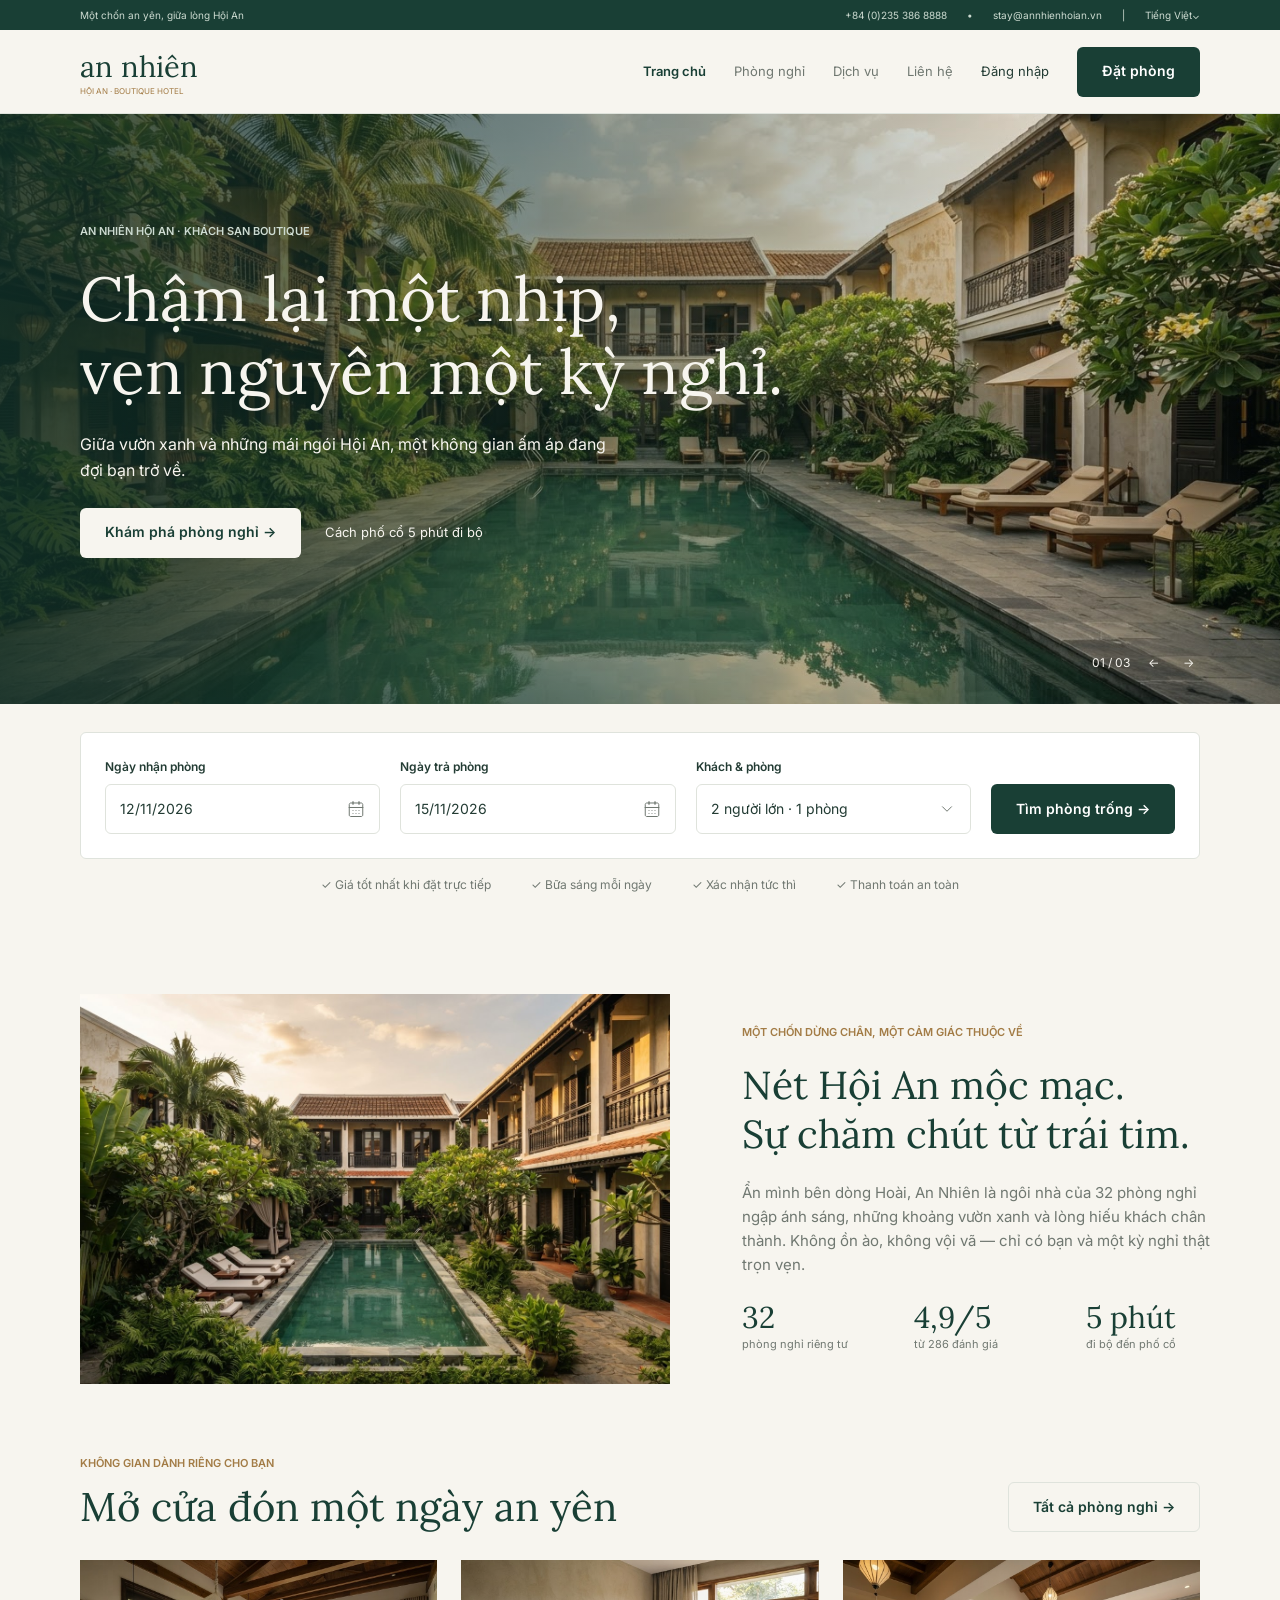
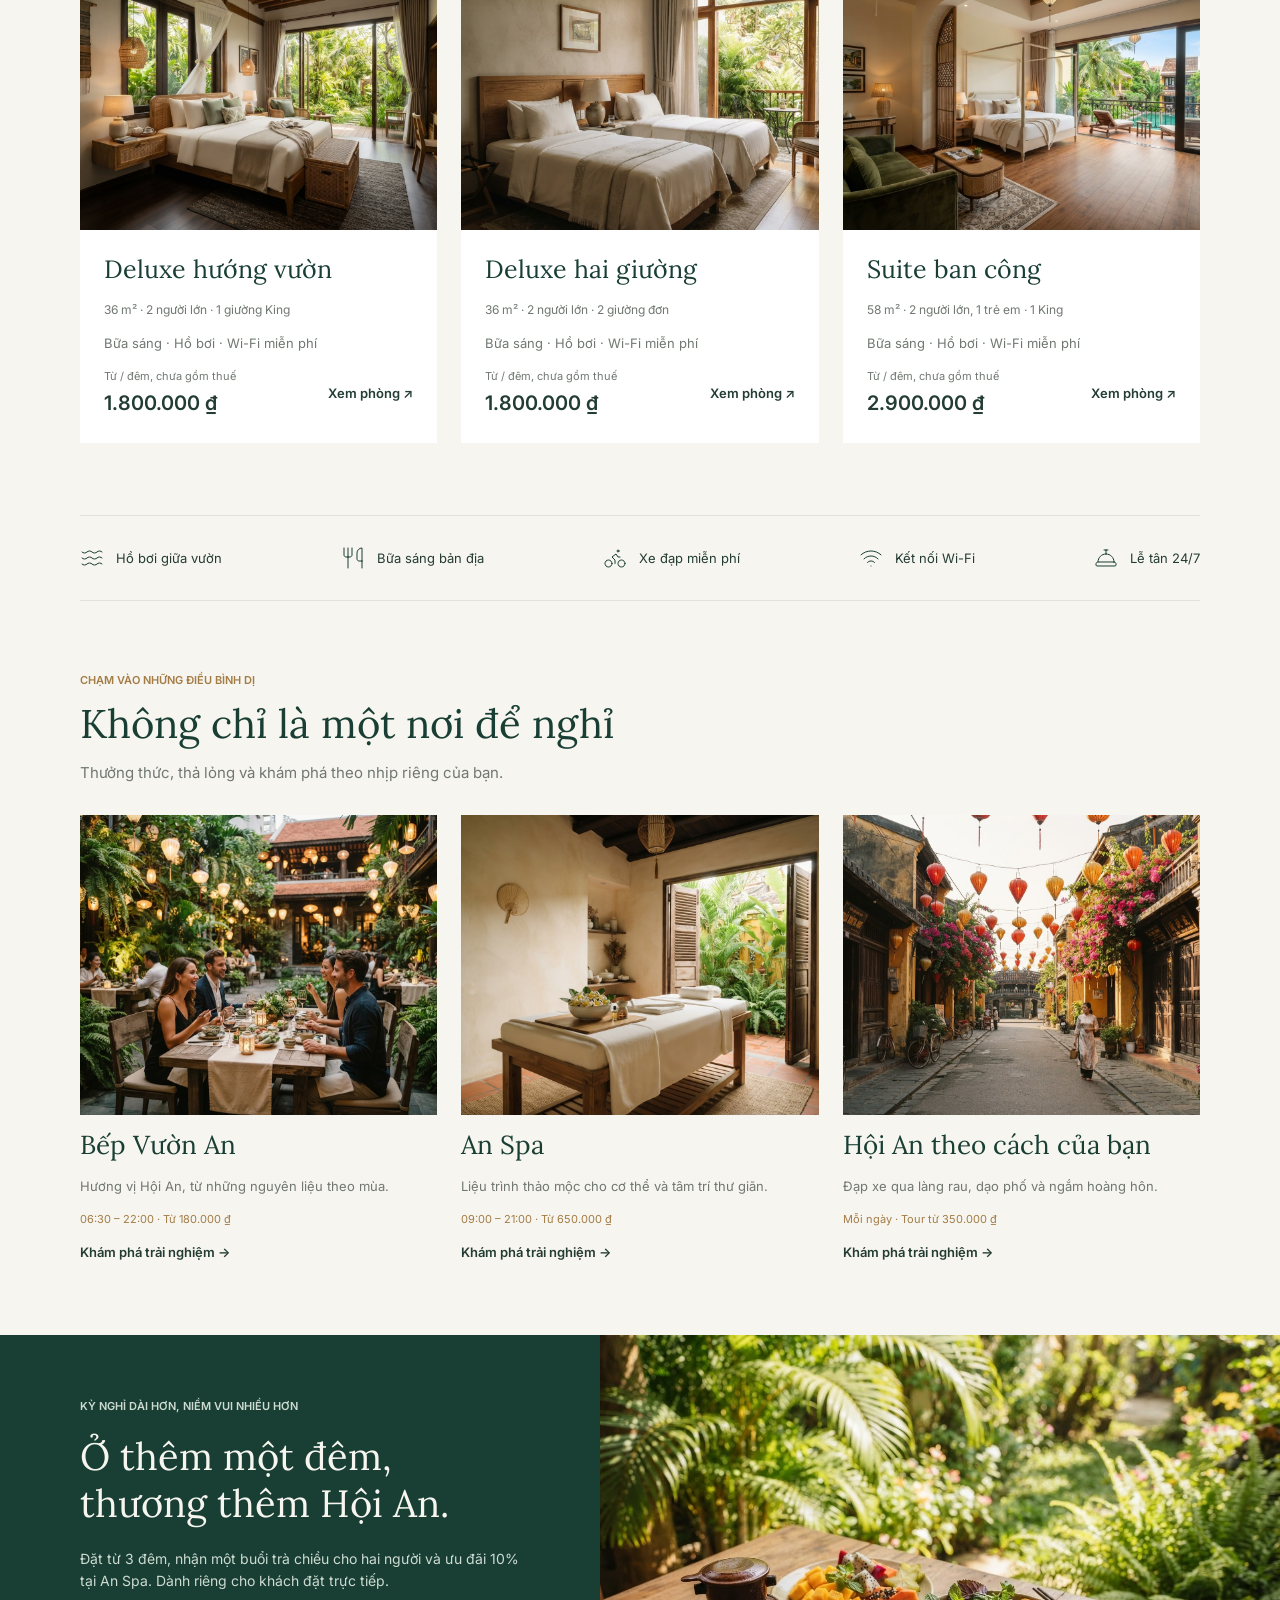
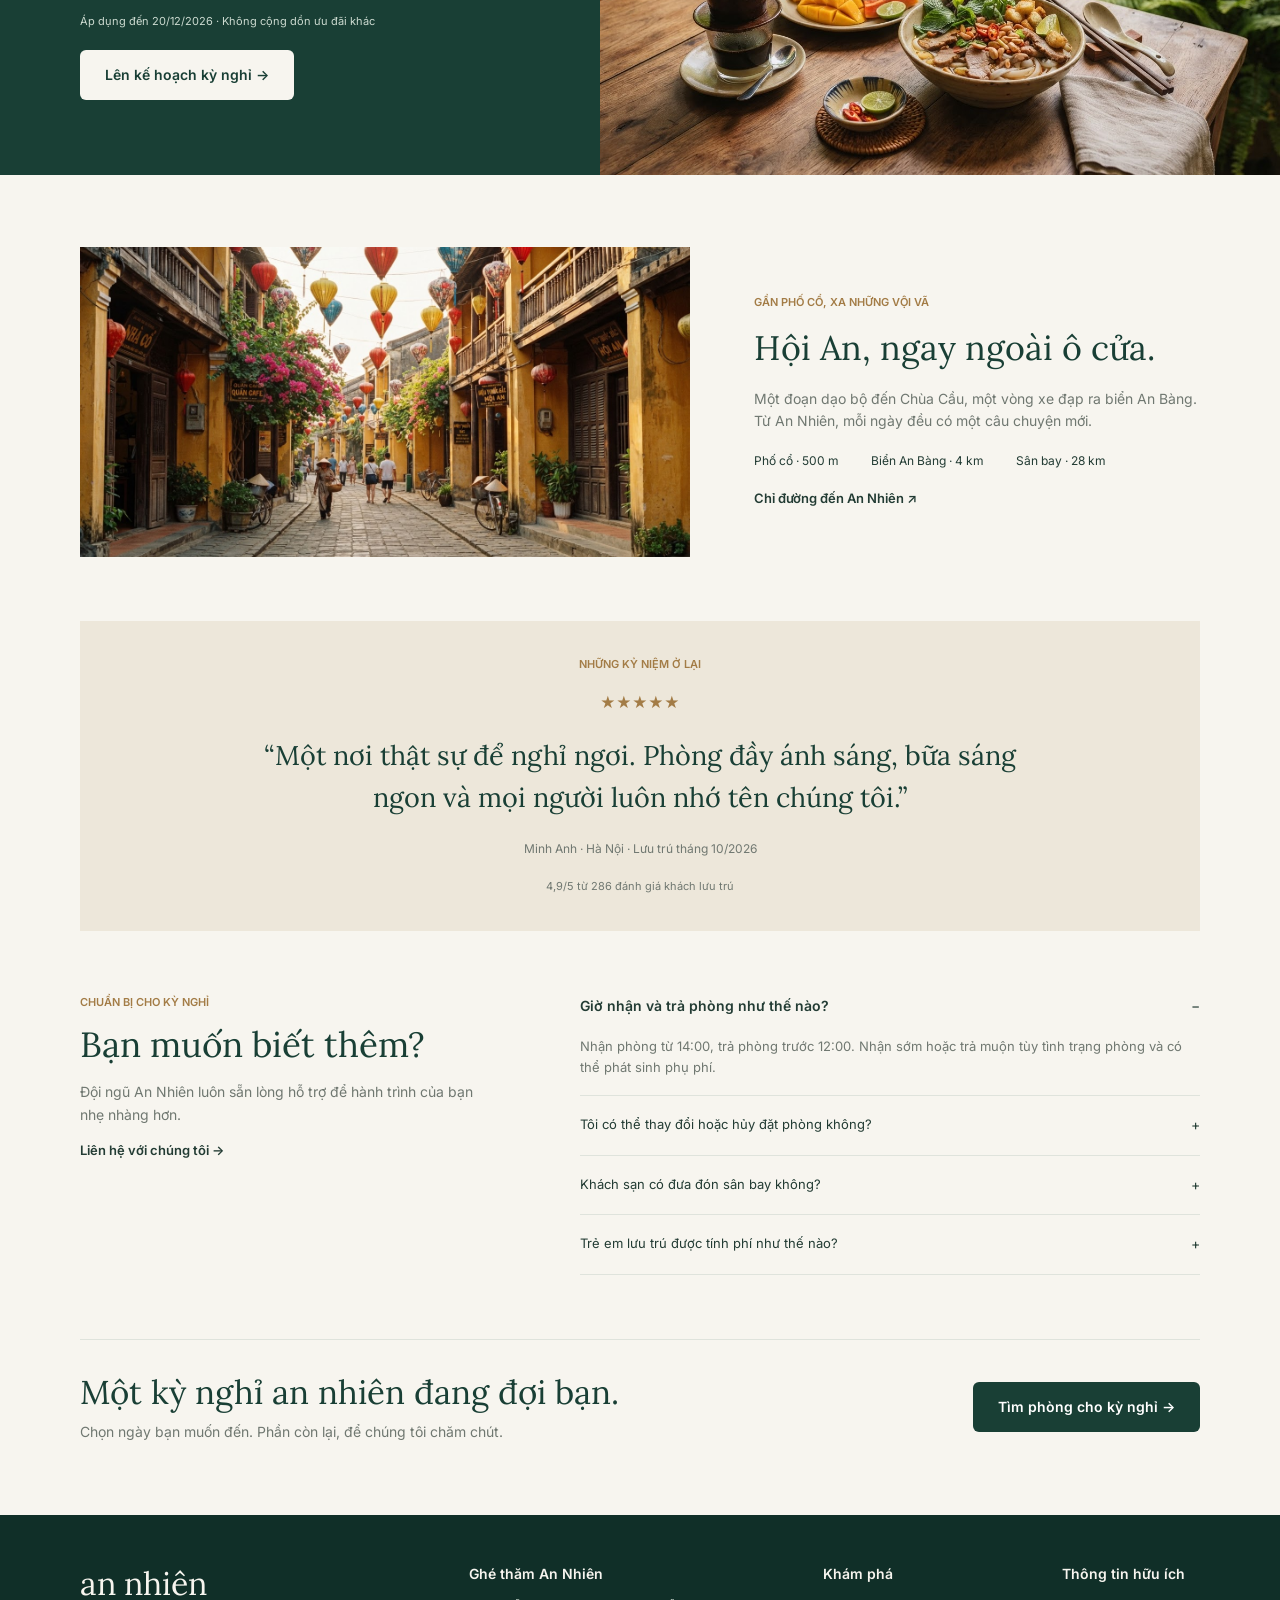
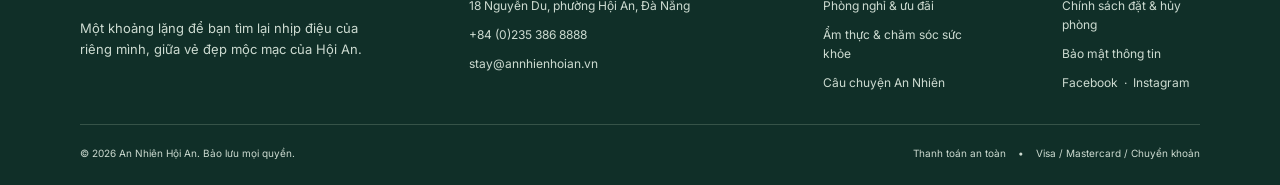
==== index.html @ 12f2fd22 "initial project" ====
<!DOCTYPE html>
<html lang="vi">
<head>
  <meta charset="UTF-8">
  <meta name="viewport" content="width=device-width, initial-scale=1.0">
  <title>An Nhiên Hội An · Boutique Hotel</title>
  <link rel="preconnect" href="https://fonts.googleapis.com">
  <link rel="preconnect" href="https://fonts.gstatic.com" crossorigin>
  <link href="https://fonts.googleapis.com/css2?family=Inter:wght@400;500;600&family=Lora:wght@400&display=swap" rel="stylesheet">
  <link rel="stylesheet" href="styles.css">
</head>
<body>

  <!-- Điều hướng khách hàng -->
  <header class="site-header">
    <div class="topbar">
      <p>Một chốn an yên, giữa lòng Hội An</p>
      <p class="topbar-info">
        <a href="tel:+842353868888">+84 (0)235 386 8888</a>
        <span>•</span>
        <a href="mailto:stay@annhienhoian.vn">stay@annhienhoian.vn</a>
        <span>|</span>
        <button type="button" class="lang">Tiếng Việt⌄</button>
      </p>
    </div>
    <nav class="navbar">
      <a href="index.html" class="brand">
        <span class="brand-name">an nhiên</span>
        <span class="brand-tag">HỘI AN · BOUTIQUE HOTEL</span>
      </a>
      <div class="nav-links">
        <a href="index.html" class="active">Trang chủ</a>
        <a href="tim-phong.html">Phòng nghỉ</a>
        <a href="dich-vu.html">Dịch vụ</a>
        <a href="lien-he.html">Liên hệ</a>
        <a href="dang-nhap.html" class="nav-login">Đăng nhập</a>
        <a href="tim-phong.html" class="btn btn-primary">Đặt phòng</a>
      </div>
    </nav>
  </header>

  <main>
    <!-- Lời chào An Nhiên -->
    <section class="hero">
      <img class="hero-bg" src="assets/images/hero-san-vuon.jpg" alt="Sân vườn An Nhiên">
      <div class="hero-overlay"></div>
      <div class="hero-content">
        <p class="eyebrow eyebrow-light">AN NHIÊN HỘI AN · KHÁCH SẠN BOUTIQUE</p>
        <h1>Chậm lại một nhịp,<br>vẹn nguyên một kỳ nghỉ.</h1>
        <p class="hero-lead">Giữa vườn xanh và những mái ngói Hội An, một không gian ấm áp đang đợi bạn trở về.</p>
        <div class="hero-actions">
          <a href="tim-phong.html" class="btn btn-light">Khám phá phòng nghỉ →</a>
          <span>Cách phố cổ 5 phút đi bộ</span>
        </div>
      </div>
      <div class="hero-indicator">
        <span>01 / 03</span>
        <button type="button" aria-label="Ảnh trước">←</button>
        <button type="button" aria-label="Ảnh sau">→</button>
      </div>
    </section>

    <!-- Đặt kỳ nghỉ -->
    <section class="booking" id="dat-phong">
      <form class="booking-card" action="tim-phong.html">
        <label class="field">
          <span class="field-label">Ngày nhận phòng</span>
          <span class="field-input">
            <input type="text" value="12/11/2026">
            <img src="assets/icons/calendar-days.svg" width="18" height="18" alt="">
          </span>
        </label>
        <label class="field">
          <span class="field-label">Ngày trả phòng</span>
          <span class="field-input">
            <input type="text" value="15/11/2026">
            <img src="assets/icons/calendar-days.svg" width="18" height="18" alt="">
          </span>
        </label>
        <label class="field">
          <span class="field-label">Khách &amp; phòng</span>
          <span class="field-input">
            <input type="text" value="2 người lớn · 1 phòng">
            <img src="assets/icons/chevron-down.svg" width="18" height="18" alt="">
          </span>
        </label>
        <button type="submit" class="btn btn-primary">Tìm phòng trống →</button>
      </form>
      <ul class="promises">
        <li>✓ Giá tốt nhất khi đặt trực tiếp</li>
        <li>✓ Bữa sáng mỗi ngày</li>
        <li>✓ Xác nhận tức thì</li>
        <li>✓ Thanh toán an toàn</li>
      </ul>
    </section>

    <!-- Câu chuyện và phòng nghỉ -->
    <section class="section stack-72">
      <div class="story">
        <img class="story-img" src="assets/images/cau-chuyen.jpg" alt="Khách sạn An Nhiên">
        <div class="story-text">
          <p class="eyebrow">MỘT CHỐN DỪNG CHÂN, MỘT CẢM GIÁC THUỘC VỀ</p>
          <h2 class="h-39">Nét Hội An mộc mạc.<br>Sự chăm chút từ trái tim.</h2>
          <p class="body-15">Ẩn mình bên dòng Hoài, An Nhiên là ngôi nhà của 32 phòng nghỉ ngập ánh sáng, những khoảng vườn xanh và lòng hiếu khách chân thành. Không ồn ào, không vội vã — chỉ có bạn và một kỳ nghỉ thật trọn vẹn.</p>
          <div class="stats">
            <div><strong>32</strong><span>phòng nghỉ riêng tư</span></div>
            <div><strong>4,9/5</strong><span>từ 286 đánh giá</span></div>
            <div><strong>5 phút</strong><span>đi bộ đến phố cổ</span></div>
          </div>
        </div>
      </div>

      <div class="rooms" id="phong-nghi">
        <div class="section-head">
          <div>
            <p class="eyebrow">KHÔNG GIAN DÀNH RIÊNG CHO BẠN</p>
            <h2 class="h-40">Mở cửa đón một ngày an yên</h2>
          </div>
          <a href="tim-phong.html" class="btn btn-outline">Tất cả phòng nghỉ →</a>
        </div>
        <div class="grid-3">
          <article class="room-card">
            <img src="assets/images/phong-deluxe-vuon.jpg" alt="Deluxe hướng vườn">
            <div class="room-info">
              <h3>Deluxe hướng vườn</h3>
              <p class="room-meta">36 m² · 2 người lớn · 1 giường King</p>
              <p class="room-amenities">Bữa sáng · Hồ bơi · Wi-Fi miễn phí</p>
              <div class="room-foot">
                <div class="price"><span>Từ / đêm, chưa gồm thuế</span><strong>1.800.000 ₫</strong></div>
                <a href="chi-tiet-phong.html" class="link">Xem phòng ↗</a>
              </div>
            </div>
          </article>
          <article class="room-card">
            <img src="assets/images/phong-deluxe-hai-giuong.jpg" alt="Deluxe hai giường">
            <div class="room-info">
              <h3>Deluxe hai giường</h3>
              <p class="room-meta">36 m² · 2 người lớn · 2 giường đơn</p>
              <p class="room-amenities">Bữa sáng · Hồ bơi · Wi-Fi miễn phí</p>
              <div class="room-foot">
                <div class="price"><span>Từ / đêm, chưa gồm thuế</span><strong>1.800.000 ₫</strong></div>
                <a href="chi-tiet-phong.html" class="link">Xem phòng ↗</a>
              </div>
            </div>
          </article>
          <article class="room-card">
            <img src="assets/images/phong-suite-ban-cong.jpg" alt="Suite ban công">
            <div class="room-info">
              <h3>Suite ban công</h3>
              <p class="room-meta">58 m² · 2 người lớn, 1 trẻ em · 1 King</p>
              <p class="room-amenities">Bữa sáng · Hồ bơi · Wi-Fi miễn phí</p>
              <div class="room-foot">
                <div class="price"><span>Từ / đêm, chưa gồm thuế</span><strong>2.900.000 ₫</strong></div>
                <a href="chi-tiet-phong.html" class="link">Xem phòng ↗</a>
              </div>
            </div>
          </article>
        </div>
      </div>

      <ul class="amenities">
        <li><img src="assets/icons/waves.svg" width="24" height="24" alt="">Hồ bơi giữa vườn</li>
        <li><img src="assets/icons/utensils.svg" width="24" height="24" alt="">Bữa sáng bản địa</li>
        <li><img src="assets/icons/bike.svg" width="24" height="24" alt="">Xe đạp miễn phí</li>
        <li><img src="assets/icons/wifi.svg" width="24" height="24" alt="">Kết nối Wi-Fi</li>
        <li><img src="assets/icons/concierge-bell.svg" width="24" height="24" alt="">Lễ tân 24/7</li>
      </ul>
    </section>

    <!-- Dịch vụ nổi bật -->
    <section class="section services" id="dich-vu">
      <div class="section-title">
        <p class="eyebrow">CHẠM VÀO NHỮNG ĐIỀU BÌNH DỊ</p>
        <h2 class="h-40">Không chỉ là một nơi để nghỉ</h2>
        <p class="body-15">Thưởng thức, thả lỏng và khám phá theo nhịp riêng của bạn.</p>
      </div>
      <div class="grid-3">
        <article class="service-card">
          <img src="assets/images/dv-bep-vuon.jpg" alt="Bếp Vườn An">
          <h3>Bếp Vườn An</h3>
          <p>Hương vị Hội An, từ những nguyên liệu theo mùa.</p>
          <p class="service-meta">06:30 – 22:00 · Từ 180.000 ₫</p>
          <a href="dich-vu.html" class="link">Khám phá trải nghiệm →</a>
        </article>
        <article class="service-card">
          <img src="assets/images/dv-spa.jpg" alt="An Spa">
          <h3>An Spa</h3>
          <p>Liệu trình thảo mộc cho cơ thể và tâm trí thư giãn.</p>
          <p class="service-meta">09:00 – 21:00 · Từ 650.000 ₫</p>
          <a href="dich-vu.html" class="link">Khám phá trải nghiệm →</a>
        </article>
        <article class="service-card">
          <img src="assets/images/dv-hoi-an.jpg" alt="Hội An theo cách của bạn">
          <h3>Hội An theo cách của bạn</h3>
          <p>Đạp xe qua làng rau, dạo phố và ngắm hoàng hôn.</p>
          <p class="service-meta">Mỗi ngày · Tour từ 350.000 ₫</p>
          <a href="dich-vu.html" class="link">Khám phá trải nghiệm →</a>
        </article>
      </div>
    </section>

    <!-- Ưu đãi đặt trực tiếp -->
    <section class="offer">
      <div class="offer-text">
        <p class="eyebrow eyebrow-light">KỲ NGHỈ DÀI HƠN, NIỀM VUI NHIỀU HƠN</p>
        <h2>Ở thêm một đêm,<br>thương thêm Hội An.</h2>
        <p class="offer-lead">Đặt từ 3 đêm, nhận một buổi trà chiều cho hai người và ưu đãi 10% tại An Spa. Dành riêng cho khách đặt trực tiếp.</p>
        <p class="offer-note">Áp dụng đến 20/12/2026 · Không cộng dồn ưu đãi khác</p>
        <div><a href="#dat-phong" class="btn btn-light">Lên kế hoạch kỳ nghỉ →</a></div>
      </div>
      <img class="offer-img" src="assets/images/uu-dai.jpg" alt="Ưu đãi An Nhiên">
    </section>

    <!-- Niềm tin và lời mời -->
    <section class="section stack-64">
      <div class="location">
        <img class="location-img" src="assets/images/vi-tri.jpg" alt="Phố cổ Hội An">
        <div class="location-text">
          <p class="eyebrow">GẦN PHỐ CỔ, XA NHỮNG VỘI VÃ</p>
          <h2 class="h-34">Hội An, ngay ngoài ô cửa.</h2>
          <p class="body-14">Một đoạn dạo bộ đến Chùa Cầu, một vòng xe đạp ra biển An Bàng. Từ An Nhiên, mỗi ngày đều có một câu chuyện mới.</p>
          <ul class="distances">
            <li>Phố cổ · 500 m</li>
            <li>Biển An Bàng · 4 km</li>
            <li>Sân bay · 28 km</li>
          </ul>
          <a href="lien-he.html" class="link">Chỉ đường đến An Nhiên ↗</a>
        </div>
      </div>

      <figure class="testimonial">
        <p class="eyebrow">NHỮNG KỶ NIỆM Ở LẠI</p>
        <p class="stars">★★★★★</p>
        <blockquote>“Một nơi thật sự để nghỉ ngơi. Phòng đầy ánh sáng, bữa sáng ngon và mọi người luôn nhớ tên chúng tôi.”</blockquote>
        <figcaption>Minh Anh · Hà Nội · Lưu trú tháng 10/2026</figcaption>
        <p class="testimonial-note">4,9/5 từ 286 đánh giá khách lưu trú</p>
      </figure>

      <div class="faq">
        <div class="faq-intro">
          <p class="eyebrow">CHUẨN BỊ CHO KỲ NGHỈ</p>
          <h2 class="h-35">Bạn muốn biết thêm?</h2>
          <p class="body-14">Đội ngũ An Nhiên luôn sẵn lòng hỗ trợ để hành trình của bạn nhẹ nhàng hơn.</p>
          <a href="lien-he.html" class="link">Liên hệ với chúng tôi →</a>
        </div>
        <div class="faq-list">
          <details open>
            <summary>Giờ nhận và trả phòng như thế nào?</summary>
            <p>Nhận phòng từ 14:00, trả phòng trước 12:00. Nhận sớm hoặc trả muộn tùy tình trạng phòng và có thể phát sinh phụ phí.</p>
          </details>
          <details>
            <summary>Tôi có thể thay đổi hoặc hủy đặt phòng không?</summary>
            <p>Bạn có thể thay đổi hoặc hủy miễn phí theo chính sách của hạng phòng đã chọn. Vui lòng liên hệ lễ tân để được hỗ trợ.</p>
          </details>
          <details>
            <summary>Khách sạn có đưa đón sân bay không?</summary>
            <p>Có. An Nhiên hỗ trợ đưa đón sân bay Đà Nẵng theo yêu cầu, vui lòng báo trước ít nhất 24 giờ.</p>
          </details>
          <details>
            <summary>Trẻ em lưu trú được tính phí như thế nào?</summary>
            <p>Trẻ em dưới 6 tuổi ở chung giường với bố mẹ được miễn phí. Trẻ từ 6 tuổi trở lên có thể phát sinh phụ phí bữa sáng.</p>
          </details>
        </div>
      </div>

      <div class="cta">
        <div>
          <h2 class="h-33">Một kỳ nghỉ an nhiên đang đợi bạn.</h2>
          <p class="body-14">Chọn ngày bạn muốn đến. Phần còn lại, để chúng tôi chăm chút.</p>
        </div>
        <a href="tim-phong.html" class="btn btn-primary">Tìm phòng cho kỳ nghỉ →</a>
      </div>
    </section>
  </main>

  <!-- Chân trang -->
  <footer class="footer">
    <div class="footer-cols">
      <div class="footer-brand">
        <p class="footer-logo">an nhiên</p>
        <p>Một khoảng lặng để bạn tìm lại nhịp điệu của riêng mình, giữa vẻ đẹp mộc mạc của Hội An.</p>
      </div>
      <div class="footer-col footer-contact">
        <h4>Ghé thăm An Nhiên</h4>
        <p>18 Nguyễn Du, phường Hội An, Đà Nẵng</p>
        <a href="tel:+842353868888">+84 (0)235 386 8888</a>
        <a href="mailto:stay@annhienhoian.vn">stay@annhienhoian.vn</a>
      </div>
      <div class="footer-col">
        <h4>Khám phá</h4>
        <a href="tim-phong.html">Phòng nghỉ &amp; ưu đãi</a>
        <a href="dich-vu.html">Ẩm thực &amp; chăm sóc sức khỏe</a>
        <a href="index.html">Câu chuyện An Nhiên</a>
      </div>
      <div class="footer-col">
        <h4>Thông tin hữu ích</h4>
        <a href="#">Chính sách đặt &amp; hủy phòng</a>
        <a href="#">Bảo mật thông tin</a>
        <p><a href="#">Facebook</a>&nbsp;&nbsp;·&nbsp;&nbsp;<a href="#">Instagram</a></p>
      </div>
    </div>
    <div class="footer-bottom">
      <p>© 2026 An Nhiên Hội An. Bảo lưu mọi quyền.</p>
      <p>Thanh toán an toàn&nbsp;&nbsp;&nbsp;&nbsp;•&nbsp;&nbsp;&nbsp;&nbsp;Visa / Mastercard / Chuyển khoản</p>
    </div>
  </footer>

</body>
</html>
---- styles.css ----
:root {
  --green-900: #102f28;
  --green-800: #193f35;
  --green-700: #233c34;
  --green-line: #365348;
  --mint: #cddbd1;
  --cream: #f7f5ef;
  --sand: #ede7da;
  --gold: #a37c46;
  --muted: #707871;
  --border: #dfe3dc;
  --radius: 6px;
  --gutter: 80px;
  --serif: "Lora", Georgia, serif;
  --sans: "Inter", system-ui, sans-serif;
}

* { box-sizing: border-box; margin: 0; padding: 0; }

body {
  background: var(--cream);
  color: var(--green-700);
  font-family: var(--sans);
  line-height: 1.6;
}

img { display: block; max-width: 100%; }
a { color: inherit; text-decoration: none; }
ul { list-style: none; }
button { font: inherit; color: inherit; background: none; border: 0; cursor: pointer; }
h1, h2, h3 { font-family: var(--serif); font-weight: 400; color: var(--green-800); line-height: 1.25; }

/* ---------- Thành phần dùng chung ---------- */
.btn {
  display: inline-flex;
  align-items: center;
  justify-content: center;
  height: 50px;
  padding: 0 24px;
  border: 1px solid transparent;
  border-radius: var(--radius);
  font-size: 14px;
  font-weight: 600;
  white-space: nowrap;
  transition: opacity .2s, background .2s;
}
.btn:hover { opacity: .88; }
.btn-primary { background: var(--green-800); color: #fff; }
.btn-light { background: var(--cream); color: var(--green-800); }
.btn-outline { border-color: var(--border); color: var(--green-800); }
.btn-outline:hover { background: #fff; opacity: 1; }

.eyebrow { font-size: 11px; font-weight: 600; color: var(--gold); line-height: normal; }
.eyebrow-light { color: var(--mint); }
.link { font-size: 13px; font-weight: 600; color: var(--green-700); }
.link:hover { text-decoration: underline; }

.h-33 { font-size: 33px; }
.h-34 { font-size: 34px; }
.h-35 { font-size: 35px; }
.h-39 { font-size: 39px; }
.h-40 { font-size: 40px; }
.body-14 { font-size: 14px; color: var(--muted); }
.body-15 { font-size: 15px; color: var(--muted); }

.section { padding: 72px var(--gutter); }
.stack-72 { display: flex; flex-direction: column; gap: 72px; }
.stack-64 { display: flex; flex-direction: column; gap: 64px; }
.grid-3 { display: grid; grid-template-columns: repeat(3, 1fr); gap: 24px; }

/* ---------- Header ---------- */
.topbar {
  display: flex;
  justify-content: space-between;
  align-items: center;
  height: 30px;
  padding: 0 var(--gutter);
  background: var(--green-800);
  color: var(--mint);
  font-size: 10px;
}
.topbar-info { display: flex; gap: 20px; align-items: center; }
.topbar .lang { font-size: 10px; color: var(--mint); }

.navbar {
  display: flex;
  justify-content: space-between;
  align-items: center;
  height: 84px;
  padding: 0 var(--gutter);
  border-bottom: 1px solid var(--border);
}
.brand { display: flex; flex-direction: column; gap: 1px; line-height: normal; }
.brand-name { font-family: var(--serif); font-size: 29px; color: var(--green-800); }
.brand-tag { font-size: 8px; color: var(--gold); }
.nav-links { display: flex; align-items: center; gap: 28px; font-size: 13px; color: var(--muted); }
.nav-links a:not(.btn):hover { color: var(--green-800); }
.nav-links .active { color: var(--green-800); font-weight: 600; }
.nav-links .nav-login { color: var(--green-700); }

/* ---------- Hero ---------- */
.hero {
  position: relative;
  height: 590px;
  padding: 110px var(--gutter) 44px;
  overflow: hidden;
}
.hero-bg { position: absolute; inset: 0; width: 100%; height: 100%; object-fit: cover; }
.hero-overlay {
  position: absolute;
  inset: 0;
  background: linear-gradient(to right, rgba(16, 47, 40, .85), rgba(16, 47, 40, .13) 80%);
}
.hero-content { position: relative; display: flex; flex-direction: column; gap: 24px; }
.hero h1 { font-size: 62px; line-height: 1.18; color: var(--cream); max-width: 850px; }
.hero-lead { font-size: 16px; color: var(--cream); max-width: 530px; }
.hero-actions { display: flex; align-items: center; gap: 24px; font-size: 13px; color: var(--cream); }
.hero-indicator {
  position: absolute;
  right: var(--gutter);
  bottom: 32px;
  display: flex;
  gap: 12px;
  font-size: 12px;
  color: var(--cream);
}
.hero-indicator button { font-size: 12px; color: var(--cream); padding: 0 6px; }

/* ---------- Đặt phòng ---------- */
.booking { display: flex; flex-direction: column; gap: 16px; padding: 28px var(--gutter); }
.booking-card {
  display: flex;
  align-items: flex-end;
  gap: 20px;
  padding: 24px;
  background: #fff;
  border: 1px solid var(--border);
  border-radius: var(--radius);
}
.field { flex: 1; display: flex; flex-direction: column; gap: 8px; min-width: 0; }
.field-label { font-size: 12px; font-weight: 600; }
.field-input {
  display: flex;
  align-items: center;
  justify-content: space-between;
  height: 50px;
  padding: 0 14px;
  border: 1px solid var(--border);
  border-radius: var(--radius);
}
.field-input:focus-within { border-color: var(--green-800); }
.field-input input {
  flex: 1;
  min-width: 0;
  border: 0;
  outline: 0;
  font: inherit;
  font-size: 14px;
  color: var(--green-700);
  background: transparent;
}
.promises { display: flex; justify-content: center; gap: 40px; font-size: 12px; color: var(--muted); flex-wrap: wrap; }

/* ---------- Câu chuyện ---------- */
.story { display: flex; align-items: center; gap: 72px; }
.story-img { width: 590px; height: 390px; object-fit: cover; flex-shrink: 0; }
.story-text { flex: 1; display: flex; flex-direction: column; gap: 22px; }
.stats { display: flex; gap: 32px; }
.stats div { display: flex; flex-direction: column; width: 140px; }
.stats strong { font-family: var(--serif); font-weight: 400; font-size: 30px; line-height: 1.25; color: var(--green-800); }
.stats span { font-size: 11px; color: var(--muted); }

/* ---------- Phòng nghỉ ---------- */
.rooms { display: flex; flex-direction: column; gap: 28px; }
.section-head { display: flex; justify-content: space-between; align-items: flex-end; gap: 24px; }
.section-head > div, .section-title { display: flex; flex-direction: column; gap: 12px; }
.room-card { background: #fff; overflow: hidden; }
.room-card img { width: 100%; height: 270px; object-fit: cover; transition: transform .4s; }
.room-card:hover img { transform: scale(1.03); }
.room-info { display: flex; flex-direction: column; gap: 14px; padding: 24px; position: relative; background: #fff; }
.room-info h3 { font-size: 25px; }
.room-meta { font-size: 12px; color: var(--muted); }
.room-amenities { font-size: 13px; color: var(--muted); }
.room-foot { display: flex; justify-content: space-between; align-items: center; }
.price { display: flex; flex-direction: column; gap: 2px; }
.price span { font-size: 11px; color: var(--muted); }
.price strong { font-size: 20px; font-weight: 600; }

.amenities {
  display: flex;
  justify-content: space-between;
  flex-wrap: wrap;
  gap: 16px;
  padding: 30px 0;
  border-top: 1px solid var(--border);
  border-bottom: 1px solid var(--border);
  font-size: 13px;
}
.amenities li { display: flex; align-items: center; gap: 12px; }

/* ---------- Dịch vụ ---------- */
.services { display: flex; flex-direction: column; gap: 30px; padding-top: 0; }
.service-card { display: flex; flex-direction: column; gap: 14px; align-items: flex-start; }
.service-card img { width: 100%; height: 300px; object-fit: cover; }
.service-card h3 { font-size: 26px; }
.service-card p { font-size: 13px; color: var(--muted); }
.service-card .service-meta { font-size: 11px; color: var(--gold); }

/* ---------- Ưu đãi ---------- */
.offer { display: flex; background: var(--green-800); }
.offer-text { flex: 1; display: flex; flex-direction: column; gap: 20px; padding: 64px var(--gutter); }
.offer h2 { font-size: 38px; color: var(--cream); }
.offer-lead { font-size: 14px; color: var(--mint); }
.offer-note { font-size: 11px; color: var(--mint); }
.offer-img { width: 680px; height: 440px; object-fit: cover; flex-shrink: 0; }

/* ---------- Vị trí ---------- */
.location { display: flex; align-items: center; gap: 64px; }
.location-img { width: 610px; height: 310px; object-fit: cover; flex-shrink: 0; }
.location-text { flex: 1; display: flex; flex-direction: column; gap: 18px; align-items: flex-start; }
.distances { display: flex; gap: 32px; flex-wrap: wrap; font-size: 12px; }

/* ---------- Đánh giá ---------- */
.testimonial {
  display: flex;
  flex-direction: column;
  align-items: center;
  gap: 20px;
  padding: 36px 180px;
  background: var(--sand);
  text-align: center;
}
.stars { font-size: 15px; color: var(--gold); }
.testimonial blockquote { font-family: var(--serif); font-size: 27px; line-height: 1.55; color: var(--green-800); }
.testimonial figcaption { font-size: 12px; color: var(--muted); }
.testimonial-note { font-size: 11px; color: var(--muted); }

/* ---------- FAQ ---------- */
.faq { display: flex; gap: 80px; align-items: flex-start; }
.faq-intro { width: 420px; flex-shrink: 0; display: flex; flex-direction: column; gap: 14px; align-items: flex-start; }
.faq-list { flex: 1; display: flex; flex-direction: column; gap: 18px; }
.faq-list details { border-bottom: 1px solid var(--border); padding-bottom: 18px; }
.faq-list summary {
  display: flex;
  justify-content: space-between;
  gap: 16px;
  font-size: 13px;
  cursor: pointer;
  list-style: none;
}
.faq-list summary::-webkit-details-marker { display: none; }
.faq-list summary::after { content: "+"; font-size: 14px; }
.faq-list details[open] summary { font-size: 14px; font-weight: 600; }
.faq-list details[open] summary::after { content: "−"; font-weight: 400; }
.faq-list details p { margin-top: 18px; font-size: 13px; color: var(--muted); }

/* ---------- CTA ---------- */
.cta {
  display: flex;
  justify-content: space-between;
  align-items: center;
  gap: 24px;
  padding-top: 32px;
  border-top: 1px solid var(--border);
}
.cta > div { display: flex; flex-direction: column; gap: 8px; }

/* ---------- Footer ---------- */
.footer { display: flex; flex-direction: column; gap: 32px; padding: 48px var(--gutter) 24px; background: var(--green-900); color: var(--mint); }
.footer-cols { display: flex; gap: 90px; }
.footer-brand { width: 340px; display: flex; flex-direction: column; gap: 14px; font-size: 13px; }
.footer-logo { font-family: var(--serif); font-size: 32px; color: var(--cream); line-height: normal; }
.footer-col { display: flex; flex-direction: column; gap: 10px; font-size: 12px; }
.footer-contact { width: 300px; }
.footer-col h4 { font-size: 14px; font-weight: 600; color: var(--cream); }
.footer-col a:hover { color: var(--cream); }
.footer-bottom {
  display: flex;
  justify-content: space-between;
  gap: 16px;
  padding-top: 20px;
  border-top: 1px solid var(--green-line);
  font-size: 10px;
}

/* =========================================================
   Trang con (dùng chung)
   ========================================================= */
:root {
  --ok: #2c6b4c;
  --ok-bg: #eaf1eb;
  --warn: #92651e;
  --warn-bg: #fbf0d9;
}

.page { display: flex; flex-direction: column; gap: 28px; padding: 40px var(--gutter) 64px; }
.page-32 { padding-top: 32px; }
.breadcrumb { font-size: 11px; color: var(--muted); }
.breadcrumb a:hover { color: var(--green-800); }
.page-intro { display: flex; flex-direction: column; gap: 12px; }
.gap-10 { gap: 10px; }
.h-27 { font-size: 27px; }
.h-29 { font-size: 29px; }
.h-44 { font-size: 44px; }

.card { background: #fff; border: 1px solid var(--border); border-radius: var(--radius); }
.divider { border: 0; border-top: 1px solid var(--border); width: 100%; }
.badge { display: inline-flex; align-self: flex-start; padding: 4px 9px; border-radius: var(--radius); font-size: 11px; font-weight: 600; white-space: nowrap; }
.badge-green { background: var(--ok-bg); color: var(--ok); }
.badge-amber { background: var(--warn-bg); color: var(--warn); }
.btn-sm { height: 38px; padding: 0 16px; font-size: 12px; }
.btn-block { width: 100%; }

.tiny { font-size: 11px; }
.small { font-size: 12px; }
.text-13 { font-size: 13px; }
.meta-13 { font-size: 13px; color: var(--muted); }
.muted { color: var(--muted); }
.ok { color: var(--ok); }
.center { text-align: center; }
.strong-13 { font-family: var(--sans); font-size: 13px; font-weight: 600; color: var(--green-700); line-height: 1.6; }
.strong-14 { font-size: 14px; font-weight: 600; }
.muted-btn { font-size: 11px; color: var(--muted); }
.muted-btn:hover { color: var(--green-800); }

.page .booking-card { width: 100%; }

/* ---------- Tìm phòng ---------- */
.search-layout { display: flex; gap: 28px; align-items: flex-start; }
.filters { width: 264px; flex-shrink: 0; padding: 24px; display: flex; flex-direction: column; gap: 22px; }
.filters-head { display: flex; justify-content: space-between; align-items: center; padding-bottom: 22px; border-bottom: 1px solid var(--border); }
.filters-head h2 { font-family: var(--sans); font-size: 16px; font-weight: 600; color: var(--green-700); line-height: 1.6; }
.filters-body { display: flex; flex-direction: column; gap: 22px; }
.filters fieldset { border: 0; display: flex; flex-direction: column; gap: 22px; padding-bottom: 22px; border-bottom: 1px solid var(--border); }
.filters fieldset:last-child { border-bottom: 0; padding-bottom: 0; }
.filters legend { float: left; font-size: 12px; font-weight: 600; }
.filters legend + * { clear: both; }
.price-bar { height: 6px; border-radius: 100px; background: var(--green-800); }
.check { display: flex; align-items: center; gap: 10px; font-size: 13px; cursor: pointer; }
.check input { width: 14px; height: 14px; accent-color: var(--green-800); }

.results { flex: 1; min-width: 0; display: flex; flex-direction: column; gap: 18px; }
.results-head { display: flex; justify-content: space-between; align-items: center; }
.sort { font-size: 12px; color: var(--muted); }
.sort select { border: 0; background: transparent; font: inherit; color: var(--muted); cursor: pointer; }
.result-card { display: flex; overflow: hidden; }
.result-card.is-selected { border-color: var(--green-800); }
.result-card > img { width: 275px; height: 300px; object-fit: cover; flex-shrink: 0; }
.result-info { flex: 1; min-width: 0; display: flex; flex-direction: column; gap: 14px; padding: 24px; }
.result-top { display: flex; justify-content: space-between; align-items: flex-start; }
.stock { font-size: 11px; color: var(--warn); }
.result-info h3 { font-size: 26px; }
.ticks { display: flex; gap: 20px; flex-wrap: wrap; font-size: 12px; }
.result-foot { display: flex; justify-content: space-between; align-items: flex-end; gap: 16px; }
.price-lg { font-size: 21px; font-weight: 600; }

/* ---------- Chi tiết phòng ---------- */
.room-head { display: flex; justify-content: space-between; align-items: flex-end; gap: 24px; }
.room-actions { display: flex; gap: 20px; font-size: 13px; white-space: nowrap; }
.room-actions button:hover { color: var(--gold); }
.gallery { display: flex; gap: 16px; }
.gallery-main { width: 840px; height: 420px; object-fit: cover; flex-shrink: 0; }
.gallery-side { flex: 1; min-width: 0; display: flex; flex-direction: column; gap: 16px; }
.gallery-side img { width: 100%; height: 202px; object-fit: cover; }
.gallery-more { position: relative; }
.gallery-count { position: absolute; right: 16px; bottom: 16px; padding: 10px; background: #fff; border-radius: var(--radius); font-size: 12px; font-weight: 600; }

.detail-layout { display: flex; gap: 40px; align-items: flex-start; }
.detail-main { flex: 1; min-width: 0; display: flex; flex-direction: column; gap: 28px; }
.feature-icons { display: flex; gap: 32px; flex-wrap: wrap; font-size: 12px; }
.feature-icons li { display: flex; flex-direction: column; gap: 10px; }
.rate-head { display: flex; justify-content: space-between; align-items: flex-start; gap: 16px; }
.rate-option { display: flex; flex-direction: column; gap: 14px; padding: 24px; cursor: pointer; }
.rate-option:has(input:checked) { border-color: var(--green-800); gap: 18px; }
.rate-top { display: flex; justify-content: space-between; align-items: flex-start; }
.rate-name { display: flex; align-items: center; gap: 8px; font-size: 16px; font-weight: 600; }
.rate-option:has(input:checked) .rate-name { font-size: 17px; }
.rate-name input { accent-color: var(--green-800); }
.rate-perks { font-size: 13px; }
.rate-price { display: flex; justify-content: space-between; align-items: center; gap: 16px; }
.rate-price strong { font-size: 20px; font-weight: 600; }
.rate-option:has(input:checked) .rate-price strong { font-size: 22px; }
.policies { display: flex; gap: 32px; }
.policies > div { flex: 1; display: flex; flex-direction: column; gap: 8px; }

.summary { width: 360px; flex-shrink: 0; padding: 26px; display: flex; flex-direction: column; gap: 20px; }
.line { display: flex; justify-content: space-between; align-items: baseline; gap: 12px; font-size: 13px; }
.line span { color: var(--muted); }
.line b { font-weight: 500; }
.line-total span { font-size: 15px; }
.line-total b { font-size: 18px; font-weight: 600; }

/* ---------- Tiến trình đặt phòng ---------- */
.stepper {
  display: flex;
  justify-content: center;
  align-items: center;
  gap: 30px;
  height: 68px;
  background: #fff;
  border-bottom: 1px solid var(--border);
  list-style: none;
  font-size: 12px;
  color: var(--muted);
}
.stepper li { display: flex; align-items: center; gap: 10px; }
.stepper li:not(:last-child)::after { content: ""; width: 92px; height: 1px; background: var(--border); }
.step-dot {
  display: inline-flex;
  align-items: center;
  justify-content: center;
  width: 26px;
  height: 26px;
  border-radius: 100px;
  background: #f3f5f2;
  font-size: 11px;
}
.stepper .done, .stepper .current { color: var(--green-800); }
.stepper .current { font-weight: 600; }
.stepper .done .step-dot, .stepper .current .step-dot { background: var(--green-800); color: #fff; font-weight: 400; }

/* ---------- Biểu mẫu dùng chung ---------- */
.strong { font-weight: 600; }
.gap-12 { gap: 12px !important; }
.form-row { display: flex; gap: 20px; }
.input {
  width: 100%;
  height: 50px;
  padding: 0 14px;
  border: 1px solid var(--border);
  border-radius: var(--radius);
  background: #fff;
  font: inherit;
  font-size: 14px;
  color: var(--green-700);
  outline: 0;
}
.input:focus, .field-input:focus-within { border-color: var(--green-800); }
.select {
  appearance: none;
  background: #fff url("assets/icons/chevron-down.svg") no-repeat right 14px center / 18px;
  cursor: pointer;
}
.textarea { height: auto; min-height: 84px; padding: 14px; font-size: 13px; resize: vertical; line-height: 1.6; }
.h-25 { font-size: 25px; }

/* ---------- Xác nhận đặt phòng ---------- */
.page-confirm { gap: 30px; padding: 48px 200px 64px; }
.success { display: flex; flex-direction: column; align-items: center; gap: 14px; text-align: center; }
.success-icon { display: flex; align-items: center; justify-content: center; width: 60px; height: 60px; border-radius: 100px; background: var(--ok-bg); }
.badges { display: flex; gap: 12px; flex-wrap: wrap; justify-content: center; }
.ticket { border-radius: 12px; overflow: hidden; }
.ticket-head { display: flex; justify-content: space-between; align-items: center; gap: 16px; padding: 28px; background: var(--ok-bg); }
.ticket-code { display: flex; flex-direction: column; gap: 5px; }
.code { font-size: 27px; font-weight: 600; }
.ticket-room { display: flex; gap: 28px; padding: 28px; }
.ticket-room > img { width: 280px; height: 210px; object-fit: cover; flex-shrink: 0; }
.ticket-room-info { flex: 1; display: flex; flex-direction: column; gap: 16px; }
.h-28 { font-size: 28px; }
.stay-dates { display: flex; gap: 60px; }
.stay-dates > div { display: flex; flex-direction: column; gap: 4px; }
.date { font-size: 19px; font-weight: 600; }
.ticket-cols { display: flex; gap: 48px; padding: 0 28px 28px; }
.ticket-cols > div { flex: 1; display: flex; flex-direction: column; gap: 14px; padding-top: 14px; border-top: 1px solid var(--border); }
.col-title { font-family: var(--sans); font-size: 15px; font-weight: 600; color: var(--green-700); line-height: 1.6; }
.text-14 { font-size: 14px; }
.prepare { display: flex; gap: 32px; }
.prepare > div { flex: 1; display: flex; flex-direction: column; gap: 12px; align-items: flex-start; }
.actions-center { display: flex; justify-content: center; gap: 16px; flex-wrap: wrap; }
.inline-link { font-size: inherit; color: var(--green-700); text-decoration: underline; }
.text-dark { color: var(--green-700); font-weight: 600; }

/* Thông báo đã gửi email */
.toast {
  position: fixed;
  top: 24px;
  right: 24px;
  z-index: 50;
  display: flex;
  align-items: center;
  gap: 14px;
  max-width: calc(100% - 32px);
  padding: 16px 18px;
  background: #fff;
  border: 1px solid var(--border);
  border-left: 4px solid var(--ok);
  border-radius: var(--radius);
  box-shadow: 0 12px 32px rgba(16, 47, 40, .14);
  opacity: 0;
  transform: translateY(-12px);
  pointer-events: none;
  transition: opacity .3s, transform .3s;
}
.toast.is-visible { opacity: 1; transform: none; pointer-events: auto; }
.toast-close { margin-left: 8px; font-size: 20px; line-height: 1; color: var(--muted); }
.toast-close:hover { color: var(--green-800); }
@media (max-width: 900px) { .toast { top: 12px; right: 16px; left: 16px; } }

/* ---------- Dịch vụ ---------- */
.banner { position: relative; height: 400px; padding: 80px var(--gutter); overflow: hidden; }
.banner-overlay { position: absolute; inset: 0; background: rgba(16, 47, 40, .65); }
.banner-content { position: relative; display: flex; flex-direction: column; gap: 18px; color: var(--cream); }
.banner h1 { font-size: 49px; color: var(--cream); max-width: 850px; }
.banner-content > p:last-child { font-size: 15px; }
.tabs { display: flex; justify-content: center; align-items: center; gap: 56px; height: 72px; background: #fff; font-size: 13px; color: var(--muted); overflow-x: auto; white-space: nowrap; }
.tabs a:hover { color: var(--green-700); }
.tabs .active { color: var(--green-700); font-weight: 600; }
.services-list { display: flex; flex-direction: column; gap: 56px; padding-top: 64px; padding-bottom: 64px; }
.feature { display: flex; align-items: center; gap: 64px; }
.feature > img { width: 600px; height: 370px; object-fit: cover; flex-shrink: 0; }
.feature-reverse { flex-direction: row-reverse; }
.feature-text { flex: 1; display: flex; flex-direction: column; gap: 19px; align-items: flex-start; }
.price-note { font-size: 13px; font-weight: 600; color: var(--gold); }
.more-services { display: flex; flex-direction: column; gap: 28px; }
.gap-16 { gap: 16px; }
.img-230 { height: 230px !important; }
.h-24 { font-size: 24px; }
.help-box { display: flex; justify-content: space-between; align-items: center; gap: 24px; padding: 32px; background: var(--sand); }
.help-box > div { display: flex; flex-direction: column; gap: 10px; max-width: 640px; }

/* ---------- Liên hệ ---------- */
.page-contact { gap: 40px; padding-top: 48px; }
.contact-layout { display: flex; gap: 64px; align-items: flex-start; }
.contact-info { width: 440px; flex-shrink: 0; display: flex; flex-direction: column; gap: 24px; }
.channels { display: flex; flex-direction: column; gap: 24px; }
.channels li { display: flex; gap: 16px; }
.channels li > div { display: flex; flex-direction: column; gap: 4px; }
.channel-icon { display: flex; align-items: center; justify-content: center; width: 42px; height: 42px; flex-shrink: 0; border-radius: 100px; background: var(--sand); }
.medium-13 { font-size: 13px; font-weight: 500; }
.socials { display: flex; gap: 14px; font-size: 13px; }
.socials a:hover { color: var(--gold); }
.book-now { display: flex; flex-direction: column; gap: 10px; align-items: flex-start; padding: 20px; background: var(--ok-bg); }
.contact-form { flex: 1; min-width: 0; display: flex; flex-direction: column; gap: 22px; padding: 32px; border-radius: 12px; }
.input::placeholder { color: var(--muted); }
.textarea-lg { min-height: 132px; }
.directions { display: flex; align-items: center; gap: 40px; }
.map { position: relative; width: 800px; height: 290px; flex-shrink: 0; overflow: hidden; background: #e6ebdf; }
.map-river { position: absolute; inset: 0; width: 100%; height: 100%; }
.map-roads { position: absolute; top: 22.41%; left: 16.68%; width: 62.61%; height: 24.14%; }
.map-label { position: absolute; font-size: 12px; color: var(--muted); line-height: normal; }
.map-river-label { position: absolute; left: 390px; top: 232px; font-family: var(--serif); font-style: italic; font-size: 16px; color: var(--muted); }
.map-pin { position: absolute; left: 220px; top: 80px; padding: 12px; border-radius: var(--radius); background: var(--green-800); color: var(--cream); font-size: 13px; font-weight: 600; }
.map-note { position: absolute; left: 14px; top: 258px; padding: 4px; background: #fff; font-size: 9px; color: var(--muted); }
.directions-text { flex: 1; display: flex; flex-direction: column; gap: 16px; align-items: flex-start; }

/* ---------- Đăng nhập ---------- */
.login { display: flex; min-height: 100vh; }
.login-brand { position: relative; width: 690px; flex-shrink: 0; min-height: 1000px; padding: 64px; overflow: hidden; color: var(--cream); }
.login-overlay { position: absolute; inset: 0; background: linear-gradient(to bottom, rgba(16, 47, 40, .2), rgba(16, 47, 40, .9)); }
.login-logo { position: relative; display: flex; flex-direction: column; gap: 5px; line-height: normal; }
.login-logo span:first-child { font-family: var(--serif); font-size: 40px; color: var(--cream); }
.login-logo span:last-child { font-size: 11px; font-weight: 600; color: var(--mint); }
.login-greeting { position: absolute; left: 64px; top: 650px; width: 550px; display: flex; flex-direction: column; gap: 22px; }
.login-greeting h2 { font-size: 43px; color: var(--cream); }
.login-lead { font-size: 15px; }
.login-greeting .tiny { color: var(--mint); }
.login-main { flex: 1; min-width: 0; display: flex; flex-direction: column; gap: 32px; padding: 48px 96px 40px; }
.back-link:hover { color: var(--green-800); }
.login-form { display: flex; flex-direction: column; gap: 22px; padding-top: 35px; }
.h-37 { font-size: 37px; }
.segmented { display: flex; gap: 5px; padding: 5px; background: var(--sand); border-radius: var(--radius); }
.segmented label { flex: 1; cursor: pointer; }
.segmented input { position: absolute; opacity: 0; pointer-events: none; }
.segmented span { display: flex; align-items: center; justify-content: center; gap: 8px; height: 42px; border-radius: var(--radius); font-size: 13px; }
.segmented input:checked + span { background: #fff; font-weight: 600; }
.segmented input:focus-visible + span { outline: 2px solid var(--green-800); }
.icon-btn { display: flex; padding: 0; }
.login-options { display: flex; justify-content: space-between; align-items: center; }
.medium { font-weight: 500; }
.staff-box { display: flex; flex-direction: column; gap: 8px; align-items: flex-start; padding: 18px; background: var(--ok-bg); border-radius: var(--radius); }
.staff-title { display: flex; align-items: center; gap: 8px; }
.login-foot { font-size: 10px; color: var(--muted); }

/* =========================================================
   Quản trị
   ========================================================= */
.admin-body { background: #f3f5f2; }
.admin { display: flex; min-height: 100vh; }
.admin-sidebar {
  width: 232px;
  flex-shrink: 0;
  min-height: 1100px;
  display: flex;
  flex-direction: column;
  gap: 30px;
  padding: 32px 20px;
  background: var(--green-900);
  color: var(--mint);
}
.admin-brand { display: flex; flex-direction: column; gap: 8px; padding-left: 12px; line-height: normal; }
.admin-brand span:first-child { font-family: var(--serif); font-size: 29px; color: var(--cream); }
.admin-brand span:last-child { font-size: 11px; font-weight: 600; }
.admin-nav { display: flex; flex-direction: column; gap: 8px; }
.admin-nav a { display: flex; align-items: center; gap: 12px; height: 48px; padding: 0 12px; border-radius: var(--radius); font-size: 13px; }
.admin-nav a:hover { background: rgba(255, 255, 255, .06); }
.admin-nav a.active { background: #36584b; color: #fff; font-weight: 600; }
.admin-nav a.active img { filter: brightness(0) invert(1); }
.admin-links { display: flex; flex-direction: column; gap: 14px; padding: 24px 0 0 12px; font-size: 12px; }
.admin-links a:hover { color: #fff; }
.admin-help { display: flex; flex-direction: column; gap: 8px; padding: 16px; background: #23473b; border-radius: var(--radius); }
.admin-help .strong, .admin-help a { color: var(--cream); }

.workspace { flex: 1; min-width: 0; display: flex; flex-direction: column; }
.admin-topbar { display: flex; justify-content: space-between; align-items: center; height: 76px; padding: 0 32px; background: #fff; border-bottom: 1px solid var(--border); }
.admin-account { display: flex; align-items: center; gap: 18px; }
.avatar { display: inline-flex; align-items: center; justify-content: center; width: 34px; height: 34px; border-radius: 100px; background: var(--sand); font-size: 11px; font-weight: 600; }
.admin-role { font-size: 10px; color: var(--muted); }

.admin-content { display: flex; flex-direction: column; gap: 24px; padding: 32px; }
.admin-title { display: flex; justify-content: space-between; align-items: center; gap: 16px; }
.admin-title > div { display: flex; flex-direction: column; gap: 6px; }
.admin-title h1 { font-family: var(--sans); font-size: 28px; font-weight: 600; color: var(--green-700); line-height: normal; }
.admin-toolbar { display: flex; justify-content: space-between; align-items: center; gap: 10px; flex-wrap: wrap; }
.toolbar-group { display: flex; gap: 10px; flex-wrap: wrap; }
.btn-outline.btn-sm { background: transparent; }
.panel { background: #fff; border: 1px solid var(--border); border-radius: 12px; padding: 22px; display: flex; flex-direction: column; gap: 20px; }
.panel-head { display: flex; justify-content: space-between; align-items: center; gap: 12px; }
.panel-head h2 { font-family: var(--sans); font-size: 16px; font-weight: 600; color: var(--green-700); line-height: 1.6; }
.panel-link { font-size: 12px; font-weight: 500; color: var(--green-800); white-space: nowrap; }
.panel-link:hover { text-decoration: underline; }

.kpis { display: grid; grid-template-columns: repeat(4, 1fr); gap: 18px; }
.kpi { gap: 12px; }
.kpi-head { display: flex; justify-content: space-between; align-items: flex-start; font-size: 12px; color: var(--muted); }
.kpi-value { font-size: 30px; font-weight: 600; }

.admin-row { display: flex; gap: 24px; align-items: flex-start; }
.revenue { width: 716px; flex-shrink: 0; }
.room-status { flex: 1; min-width: 0; }
.revenue-total { display: flex; align-items: baseline; gap: 24px; }
.revenue-total strong { font-size: 26px; font-weight: 600; }
.bar-chart { display: flex; align-items: flex-end; gap: 18px; }
.bar-axis { display: flex; flex-direction: column; justify-content: space-between; height: 175px; font-size: 10px; color: var(--muted); }
.bars { flex: 1; display: flex; align-items: flex-end; gap: 32px; height: 195px; padding: 0 24px; }
.bar-col { flex: 1; display: flex; flex-direction: column; align-items: center; gap: 8px; font-size: 10px; color: var(--muted); }
.bar { width: 100%; background: #7e9c8c; border-radius: 4px 4px 0 0; }
.bar-today { background: var(--green-800); }
.occupancy { display: flex; align-items: center; gap: 22px; }
.occupancy-ring { display: flex; flex-direction: column; align-items: center; justify-content: center; width: 120px; height: 120px; flex-shrink: 0; border-radius: 100px; background: var(--ok-bg); }
.occupancy-ring strong { font-size: 28px; font-weight: 600; }
.occupancy-ring span { font-size: 10px; color: var(--muted); }
.legend { flex: 1; display: flex; flex-direction: column; gap: 10px; }
.arrivals { display: flex; justify-content: space-between; }
.arrivals div { display: flex; flex-direction: column; }
.arrivals div:last-child { align-items: flex-end; }
.arrivals strong { font-size: 23px; font-weight: 600; }
.arrivals span { font-size: 11px; color: var(--muted); }

.alert { display: flex; align-items: center; gap: 20px; flex-wrap: wrap; padding: 16px; background: var(--warn-bg); border-radius: var(--radius); font-size: 12px; color: var(--warn); }
.alert strong { font-weight: 600; }
.alert a:hover { text-decoration: underline; }

.table-wrap { overflow-x: auto; }
.data-table { width: 100%; border-collapse: collapse; font-size: 12px; text-align: left; }
.data-table th { height: 42px; padding: 0 12px; background: #f3f5f2; font-size: 11px; font-weight: 600; color: var(--muted); vertical-align: middle; line-height: normal; white-space: nowrap; }
.data-table td { min-height: 64px; padding: 14px 12px; border-bottom: 1px solid var(--border); line-height: 1.55; }
.data-table tbody tr:hover { background: #fafbf9; }
.cell-strong { font-weight: 500; }
.warn { color: var(--warn); }
.admin-foot { font-size: 10px; color: var(--muted); }

/* ---------- Quản lý đặt phòng ---------- */
:root { --danger: #ae5147; }
.danger { color: var(--danger); }
.text-left { text-align: left; }
.chips { display: flex; gap: 12px; flex-wrap: wrap; }
.chip { border-color: var(--border); background: transparent; color: var(--green-800); }
.chip.is-active { background: var(--green-800); color: #fff; }
.filter-bar { flex-direction: row; align-items: flex-end; gap: 16px; padding: 18px; }
.filter-bar .field { flex: 1; }
.booking-list { width: 740px; flex-shrink: 0; padding: 16px; gap: 16px; }
.booking-detail { flex: 1; min-width: 0; gap: 18px; }
.h-sans-14 { font-size: 14px !important; }
.data-table[data-selectable] tbody tr { cursor: pointer; }
.data-table tbody tr.is-selected { background: var(--ok-bg); }
.pagination { display: flex; justify-content: space-between; align-items: center; }
.pages { display: flex; align-items: center; gap: 10px; font-size: 12px; }
.pages a:hover { color: var(--ok); }
.pages .current { padding: 4px 9px; border-radius: var(--radius); background: var(--ok-bg); color: var(--ok); font-size: 11px; font-weight: 600; }
.note-box { padding: 14px; background: #f3f5f2; border-radius: var(--radius); font-size: 11px; color: var(--muted); }
.task { display: flex; justify-content: space-between; align-items: center; gap: 12px; padding: 14px; background: #f3f5f2; border-radius: var(--radius); }
.task > div { display: flex; flex-direction: column; gap: 4px; }
.task-green { background: var(--ok-bg); }
.code-18 { font-size: 18px; font-weight: 600; }
.strong-16 { font-size: 16px; font-weight: 600; }
.assign { display: flex; flex-direction: column; gap: 8px; align-items: flex-start; padding: 14px; background: var(--ok-bg); border-radius: var(--radius); }
.btn-pair { display: flex; gap: 8px; }
.btn-pair .btn { flex: 1; }
.btn-disabled { height: 38px; border-radius: var(--radius); background: #f3f5f2; font-size: 12px; color: var(--muted); cursor: not-allowed; }

/* ---------- Phòng & giá ---------- */
.gap-8 { gap: 8px; }
.badge-red { background: #faeae6; color: var(--danger); }
.room-types { display: grid; grid-template-columns: repeat(3, 1fr); gap: 18px; }
.room-type { flex-direction: row; gap: 14px; padding: 16px; cursor: pointer; }
.room-type.is-selected { border-color: var(--green-800); }
.room-type > img { width: 92px; height: 116px; object-fit: cover; flex-shrink: 0; }
.room-type-info { flex: 1; min-width: 0; display: flex; flex-direction: column; gap: 7px; }
.room-type-foot { display: flex; justify-content: space-between; gap: 8px; font-size: 11px; }
.room-type-foot a:hover { text-decoration: underline; }
.week-nav { display: flex; align-items: center; gap: 14px; font-size: 12px; font-weight: 500; color: var(--green-800); }
.week-nav button { padding: 0 4px; font-size: 14px; }
.edit-type { width: 552px; flex-shrink: 0; }
.rooms-actual { flex: 1; min-width: 0; }
.check-row { display: flex; gap: 20px; flex-wrap: wrap; }
.badges-left { display: flex; gap: 10px; }
.status-update { display: flex; align-items: flex-end; gap: 12px; }
.status-update .field { flex: 1; }

/* ---------- Quản lý nội dung ---------- */
.gap-10 { gap: 10px; }
.badge-grey { background: #f3f5f2; color: var(--muted); }
.text-tabs { display: flex; gap: 16px; font-size: 12px; color: var(--muted); }
.text-tabs button { font-size: 12px; color: var(--muted); }
.text-tabs .is-active { color: var(--green-700); font-weight: 600; }
.library { display: flex; gap: 24px; align-items: flex-start; }
.library-grid-wrap { width: 752px; flex-shrink: 0; display: flex; flex-direction: column; gap: 12px; }
.library-grid { display: grid; grid-template-columns: repeat(3, 1fr); gap: 12px; }
.media { display: flex; flex-direction: column; gap: 6px; padding: 6px; border: 1px solid var(--border); border-radius: var(--radius); cursor: pointer; }
.media.is-selected { border: 2px solid var(--green-800); padding: 5px; }
.media img { width: 100%; height: 115px; object-fit: cover; }
.media-name { display: flex; justify-content: space-between; align-items: center; font-size: 11px; }
.media-name b { font-weight: 500; }
.media-name input { width: 12px; height: 12px; accent-color: var(--green-800); }
.media-meta { font-size: 10px; color: var(--muted); }
.side-editor { flex: 1; min-width: 0; display: flex; flex-direction: column; gap: 15px; padding: 18px; background: #f3f5f2; border-radius: var(--radius); }
.toggle-row { display: flex; justify-content: space-between; align-items: center; cursor: pointer; }
.toggle-input { position: absolute; opacity: 0; pointer-events: none; }
.toggle-badge { background: #e4e7e2; color: var(--muted); }
.toggle-badge::after { content: "Tắt"; }
.toggle-input:checked + .toggle-badge { background: var(--ok-bg); color: var(--ok); }
.toggle-input:checked + .toggle-badge::after { content: "Bật"; }
.toggle-input:focus-visible + .toggle-badge { outline: 2px solid var(--green-800); }
.service-table { width: 670px; flex-shrink: 0; display: flex; flex-direction: column; gap: 14px; }
.inbox { display: flex; flex-direction: column; gap: 20px; }
.inbox li { display: flex; flex-direction: column; gap: 8px; padding-bottom: 8px; border-bottom: 1px solid var(--border); }
.inbox a:hover { text-decoration: underline; }

/* ---------- Responsive ---------- */
@media (max-width: 1200px) {
  :root { --gutter: 40px; }
  .story-img, .location-img { width: 45%; }
  .offer-img { width: 50%; height: auto; }
  .testimonial { padding: 36px 60px; }
  .footer-cols { gap: 48px; flex-wrap: wrap; }
}

@media (max-width: 900px) {
  :root { --gutter: 20px; }
  .topbar { display: none; }
  .nav-links a:not(.btn) { display: none; }
  .hero { height: auto; min-height: 520px; padding-top: 80px; }
  .hero h1 { font-size: 40px; }
  .booking-card { flex-direction: column; align-items: stretch; }
  .story, .location, .faq, .offer, .cta { flex-direction: column; align-items: stretch; }
  .story-img, .location-img, .offer-img { width: 100%; height: 280px; }
  .faq { gap: 40px; }
  .faq-intro { width: 100%; }
  .grid-3 { grid-template-columns: 1fr; }
  .section-head { flex-direction: column; align-items: flex-start; }
  .h-39, .h-40 { font-size: 32px; }
  .testimonial { padding: 32px 20px; }
  .testimonial blockquote { font-size: 22px; }
  .footer-brand, .footer-contact { width: 100%; }
  .footer-bottom { flex-direction: column; }
}

/* ---------- Responsive: trang con & quản trị ---------- */
@media (max-width: 1200px) {
  .page-confirm { padding-left: 80px; padding-right: 80px; }
  .gallery-main, .feature > img { width: 58%; }
  .map { width: 60%; }
  .contact-info { width: 360px; }
  .login-brand { width: 45%; }
  .login-main { padding: 48px 56px 40px; }
  .kpis { grid-template-columns: repeat(2, 1fr); }
  .admin-row, .library { flex-direction: column; align-items: stretch; }
  .revenue, .booking-list, .edit-type, .library-grid-wrap, .service-table { width: 100%; }
}

@media (max-width: 900px) {
  .page-confirm { padding: 40px var(--gutter) 56px; }
  .search-layout, .detail-layout, .contact-layout, .directions,
  .feature, .feature-reverse, .gallery, .room-head, .rate-head, .policies, .prepare,
  .ticket-room, .ticket-cols, .help-box, .form-row, .result-card { flex-direction: column; align-items: stretch; }
  .filters, .summary, .contact-info { width: 100%; }
  .result-card > img, .ticket-room > img, .gallery-main, .feature > img { width: 100%; height: 240px; }
  .map { width: 100%; height: 290px; }
  .h-44 { font-size: 34px; }
  .banner { height: auto; padding: 56px var(--gutter); }
  .banner h1 { font-size: 34px; }
  .tabs { justify-content: flex-start; gap: 28px; padding: 0 var(--gutter); }
  .stepper { gap: 12px; padding: 0 12px; }
  .stepper li:not(:last-child)::after { width: 24px; }
  .stepper li { font-size: 11px; }
  .login { flex-direction: column; }
  .login-brand { width: 100%; min-height: 360px; }
  .login-greeting { position: relative; left: 0; top: 0; width: auto; margin-top: 120px; }
  .login-main { padding: 32px var(--gutter); }
  .admin { flex-direction: column; }
  .admin-sidebar { width: 100%; min-height: 0; gap: 16px; padding: 20px 16px; }
  .admin-nav { flex-direction: row; overflow-x: auto; }
  .admin-nav a { flex-shrink: 0; }
  .admin-links, .admin-help { display: none; }
  .admin-topbar { padding: 0 16px; }
  .admin-user, .admin-account > .small { display: none; }
  .admin-content { padding: 20px 16px; }
  .kpis, .room-types, .library-grid { grid-template-columns: 1fr; }
  .filter-bar, .status-update { flex-direction: column; align-items: stretch; }
  .bars { gap: 12px; padding: 0 8px; }
  .alert { gap: 10px; }
}
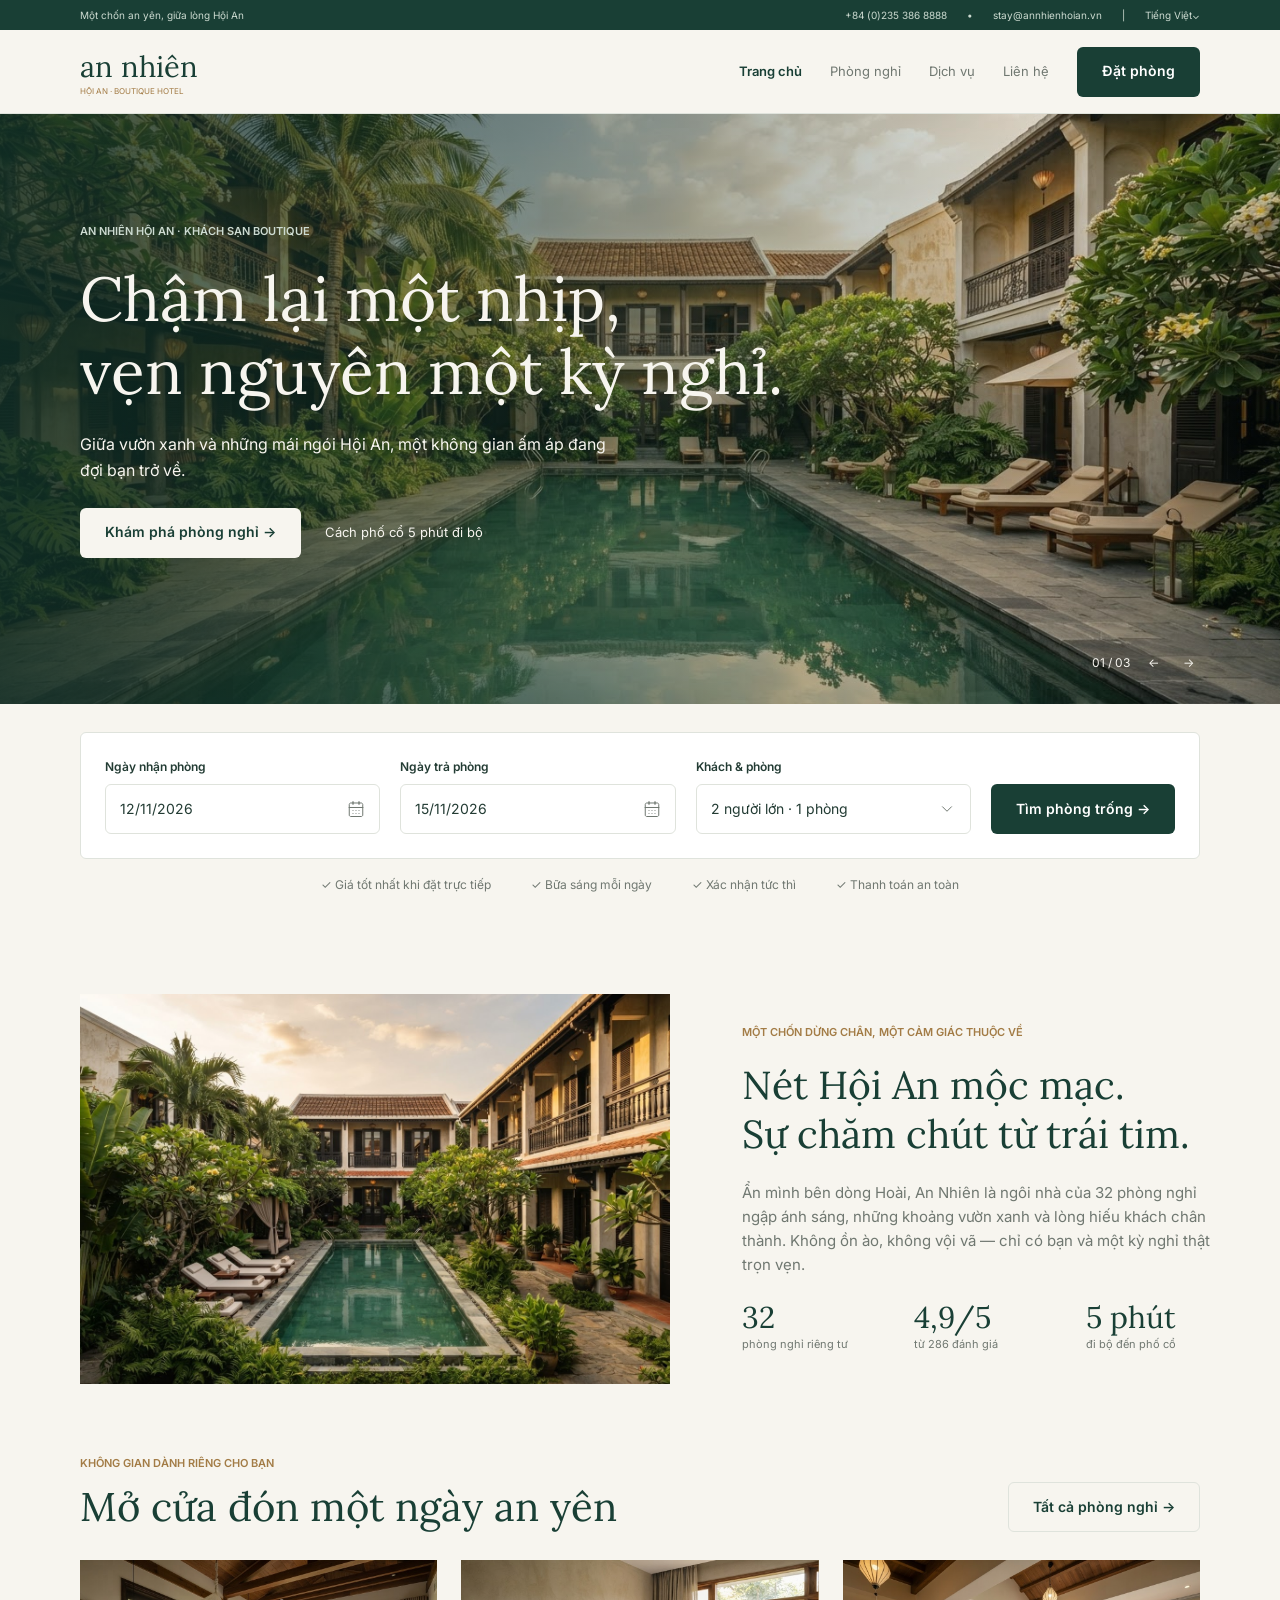
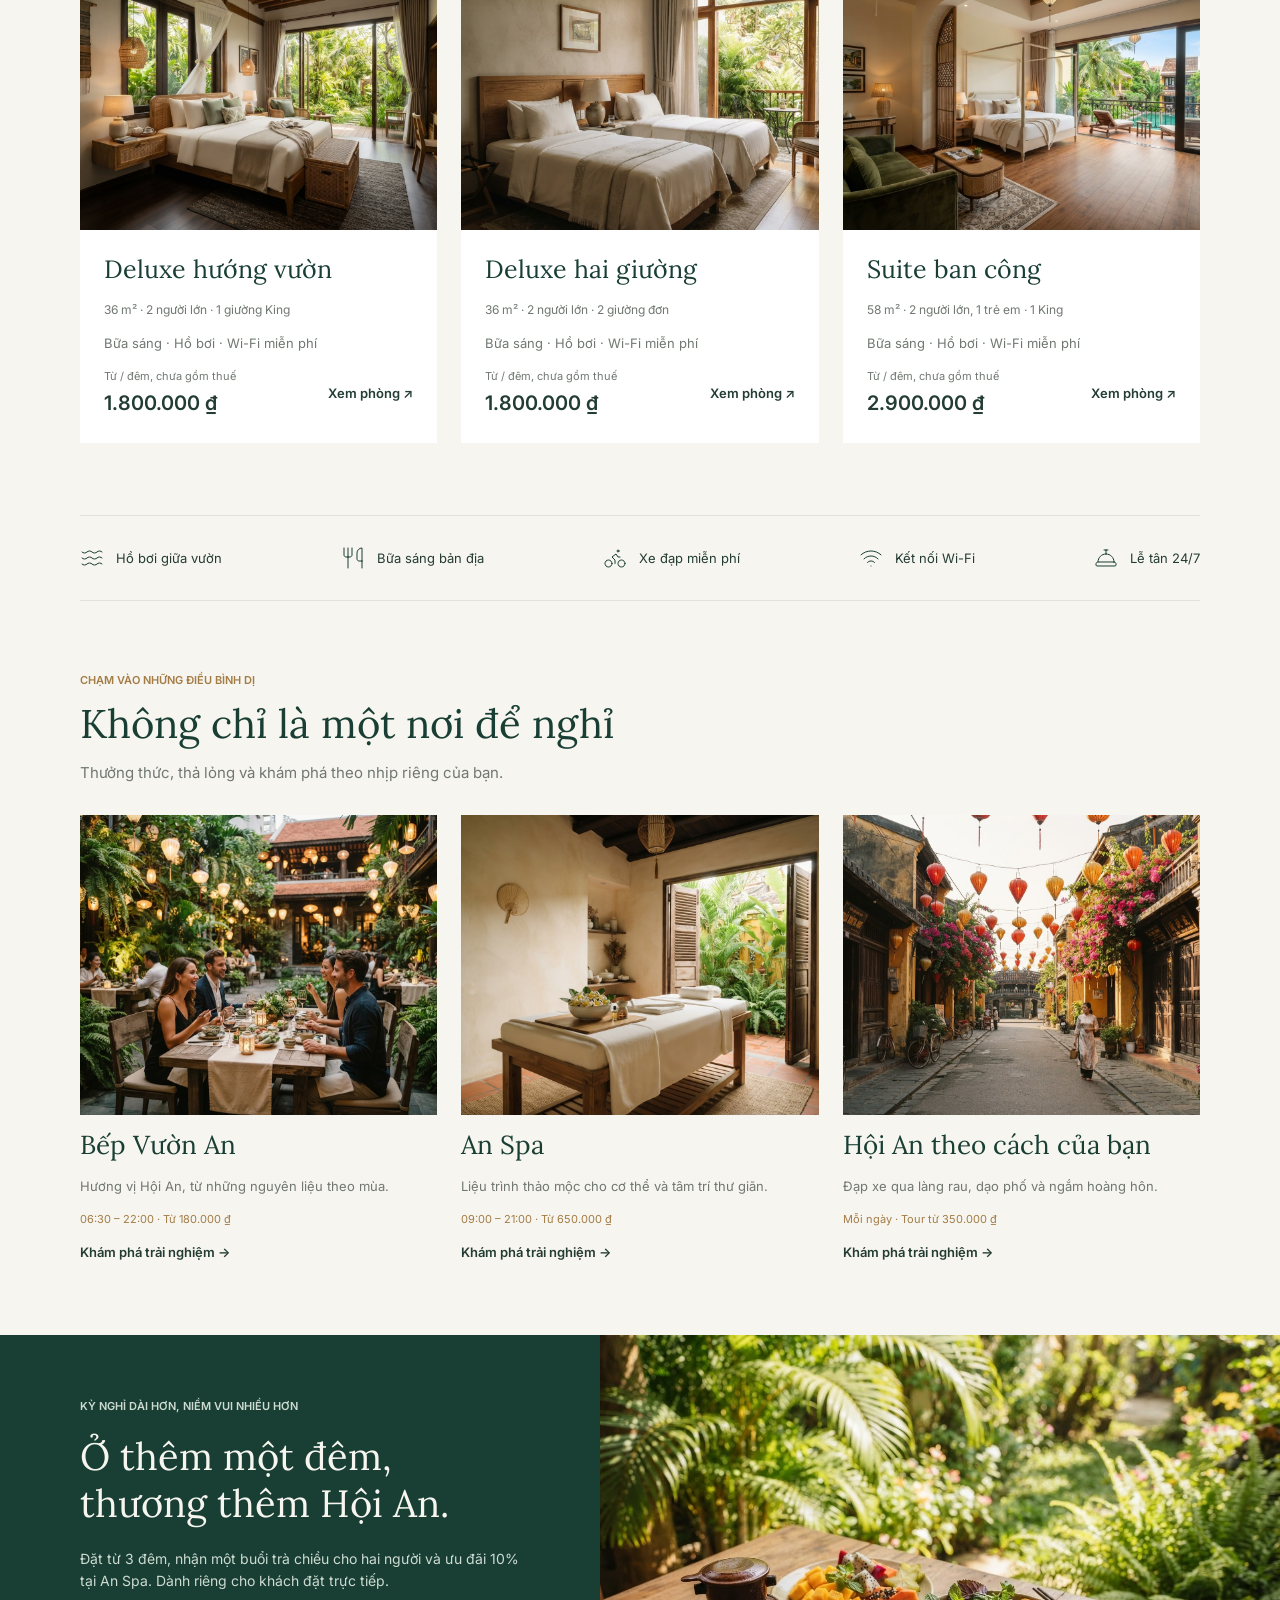
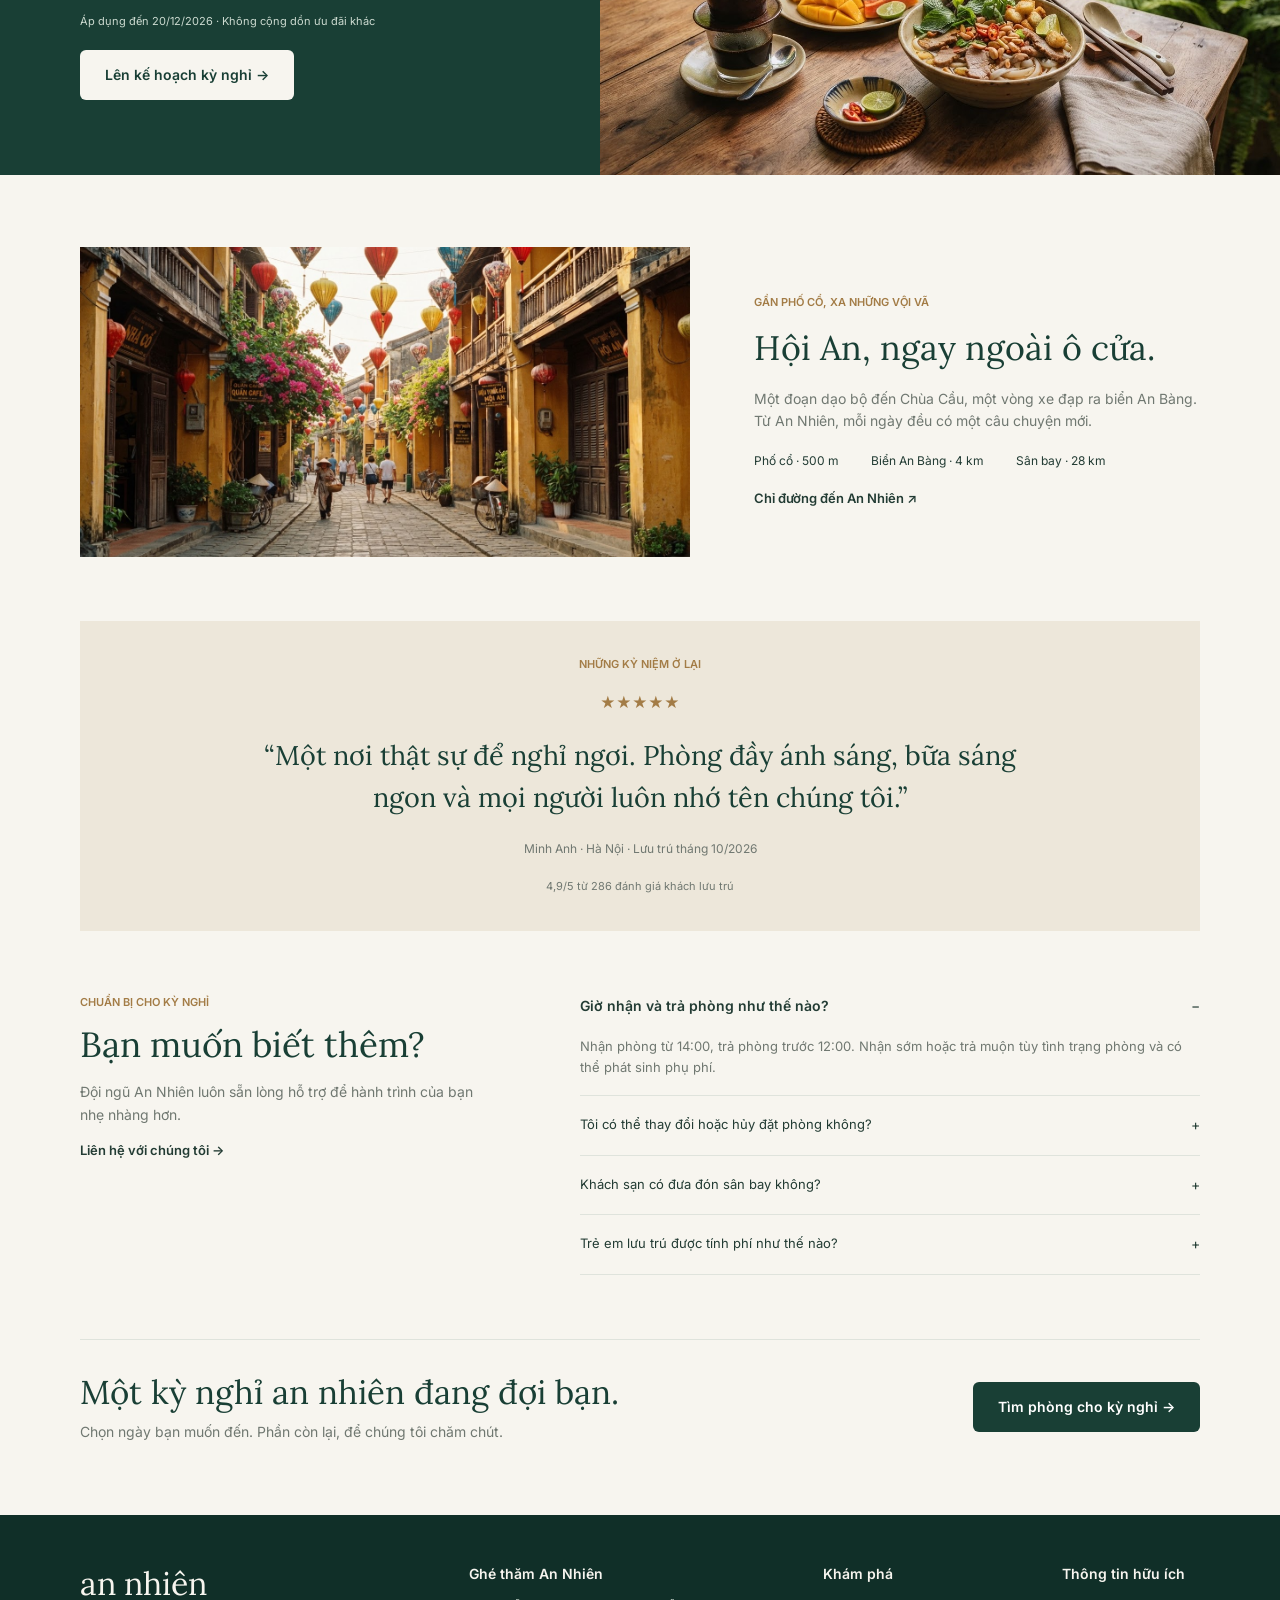
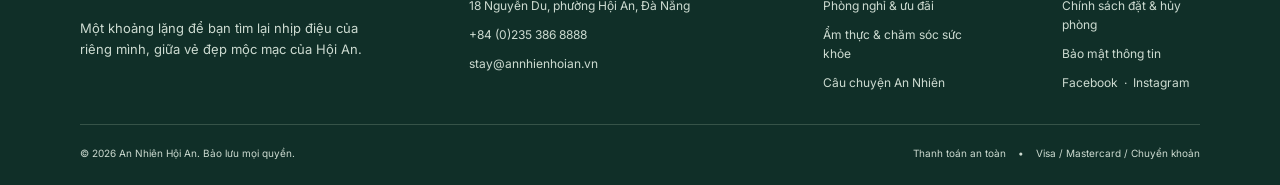
==== commit e6b53081: "fix" ====
--- a/index.html
+++ b/index.html
@@ -33,7 +33,6 @@
         <a href="tim-phong.html">Phòng nghỉ</a>
         <a href="dich-vu.html">Dịch vụ</a>
         <a href="lien-he.html">Liên hệ</a>
-        <a href="dang-nhap.html" class="nav-login">Đăng nhập</a>
         <a href="tim-phong.html" class="btn btn-primary">Đặt phòng</a>
       </div>
     </nav>
--- a/styles.css
+++ b/styles.css
@@ -96,7 +96,6 @@
 .nav-links { display: flex; align-items: center; gap: 28px; font-size: 13px; color: var(--muted); }
 .nav-links a:not(.btn):hover { color: var(--green-800); }
 .nav-links .active { color: var(--green-800); font-weight: 600; }
-.nav-links .nav-login { color: var(--green-700); }
 
 /* ---------- Hero ---------- */
 .hero {
@@ -543,33 +542,8 @@
 .map-note { position: absolute; left: 14px; top: 258px; padding: 4px; background: #fff; font-size: 9px; color: var(--muted); }
 .directions-text { flex: 1; display: flex; flex-direction: column; gap: 16px; align-items: flex-start; }
 
-/* ---------- Đăng nhập ---------- */
-.login { display: flex; min-height: 100vh; }
-.login-brand { position: relative; width: 690px; flex-shrink: 0; min-height: 1000px; padding: 64px; overflow: hidden; color: var(--cream); }
-.login-overlay { position: absolute; inset: 0; background: linear-gradient(to bottom, rgba(16, 47, 40, .2), rgba(16, 47, 40, .9)); }
-.login-logo { position: relative; display: flex; flex-direction: column; gap: 5px; line-height: normal; }
-.login-logo span:first-child { font-family: var(--serif); font-size: 40px; color: var(--cream); }
-.login-logo span:last-child { font-size: 11px; font-weight: 600; color: var(--mint); }
-.login-greeting { position: absolute; left: 64px; top: 650px; width: 550px; display: flex; flex-direction: column; gap: 22px; }
-.login-greeting h2 { font-size: 43px; color: var(--cream); }
-.login-lead { font-size: 15px; }
-.login-greeting .tiny { color: var(--mint); }
-.login-main { flex: 1; min-width: 0; display: flex; flex-direction: column; gap: 32px; padding: 48px 96px 40px; }
-.back-link:hover { color: var(--green-800); }
-.login-form { display: flex; flex-direction: column; gap: 22px; padding-top: 35px; }
-.h-37 { font-size: 37px; }
-.segmented { display: flex; gap: 5px; padding: 5px; background: var(--sand); border-radius: var(--radius); }
-.segmented label { flex: 1; cursor: pointer; }
-.segmented input { position: absolute; opacity: 0; pointer-events: none; }
-.segmented span { display: flex; align-items: center; justify-content: center; gap: 8px; height: 42px; border-radius: var(--radius); font-size: 13px; }
-.segmented input:checked + span { background: #fff; font-weight: 600; }
-.segmented input:focus-visible + span { outline: 2px solid var(--green-800); }
 .icon-btn { display: flex; padding: 0; }
-.login-options { display: flex; justify-content: space-between; align-items: center; }
 .medium { font-weight: 500; }
-.staff-box { display: flex; flex-direction: column; gap: 8px; align-items: flex-start; padding: 18px; background: var(--ok-bg); border-radius: var(--radius); }
-.staff-title { display: flex; align-items: center; gap: 8px; }
-.login-foot { font-size: 10px; color: var(--muted); }
 
 /* =========================================================
    Quản trị
@@ -771,8 +745,6 @@
   .gallery-main, .feature > img { width: 58%; }
   .map { width: 60%; }
   .contact-info { width: 360px; }
-  .login-brand { width: 45%; }
-  .login-main { padding: 48px 56px 40px; }
   .kpis { grid-template-columns: repeat(2, 1fr); }
   .admin-row, .library { flex-direction: column; align-items: stretch; }
   .revenue, .booking-list, .edit-type, .library-grid-wrap, .service-table { width: 100%; }
@@ -793,10 +765,6 @@
   .stepper { gap: 12px; padding: 0 12px; }
   .stepper li:not(:last-child)::after { width: 24px; }
   .stepper li { font-size: 11px; }
-  .login { flex-direction: column; }
-  .login-brand { width: 100%; min-height: 360px; }
-  .login-greeting { position: relative; left: 0; top: 0; width: auto; margin-top: 120px; }
-  .login-main { padding: 32px var(--gutter); }
   .admin { flex-direction: column; }
   .admin-sidebar { width: 100%; min-height: 0; gap: 16px; padding: 20px 16px; }
   .admin-nav { flex-direction: row; overflow-x: auto; }
